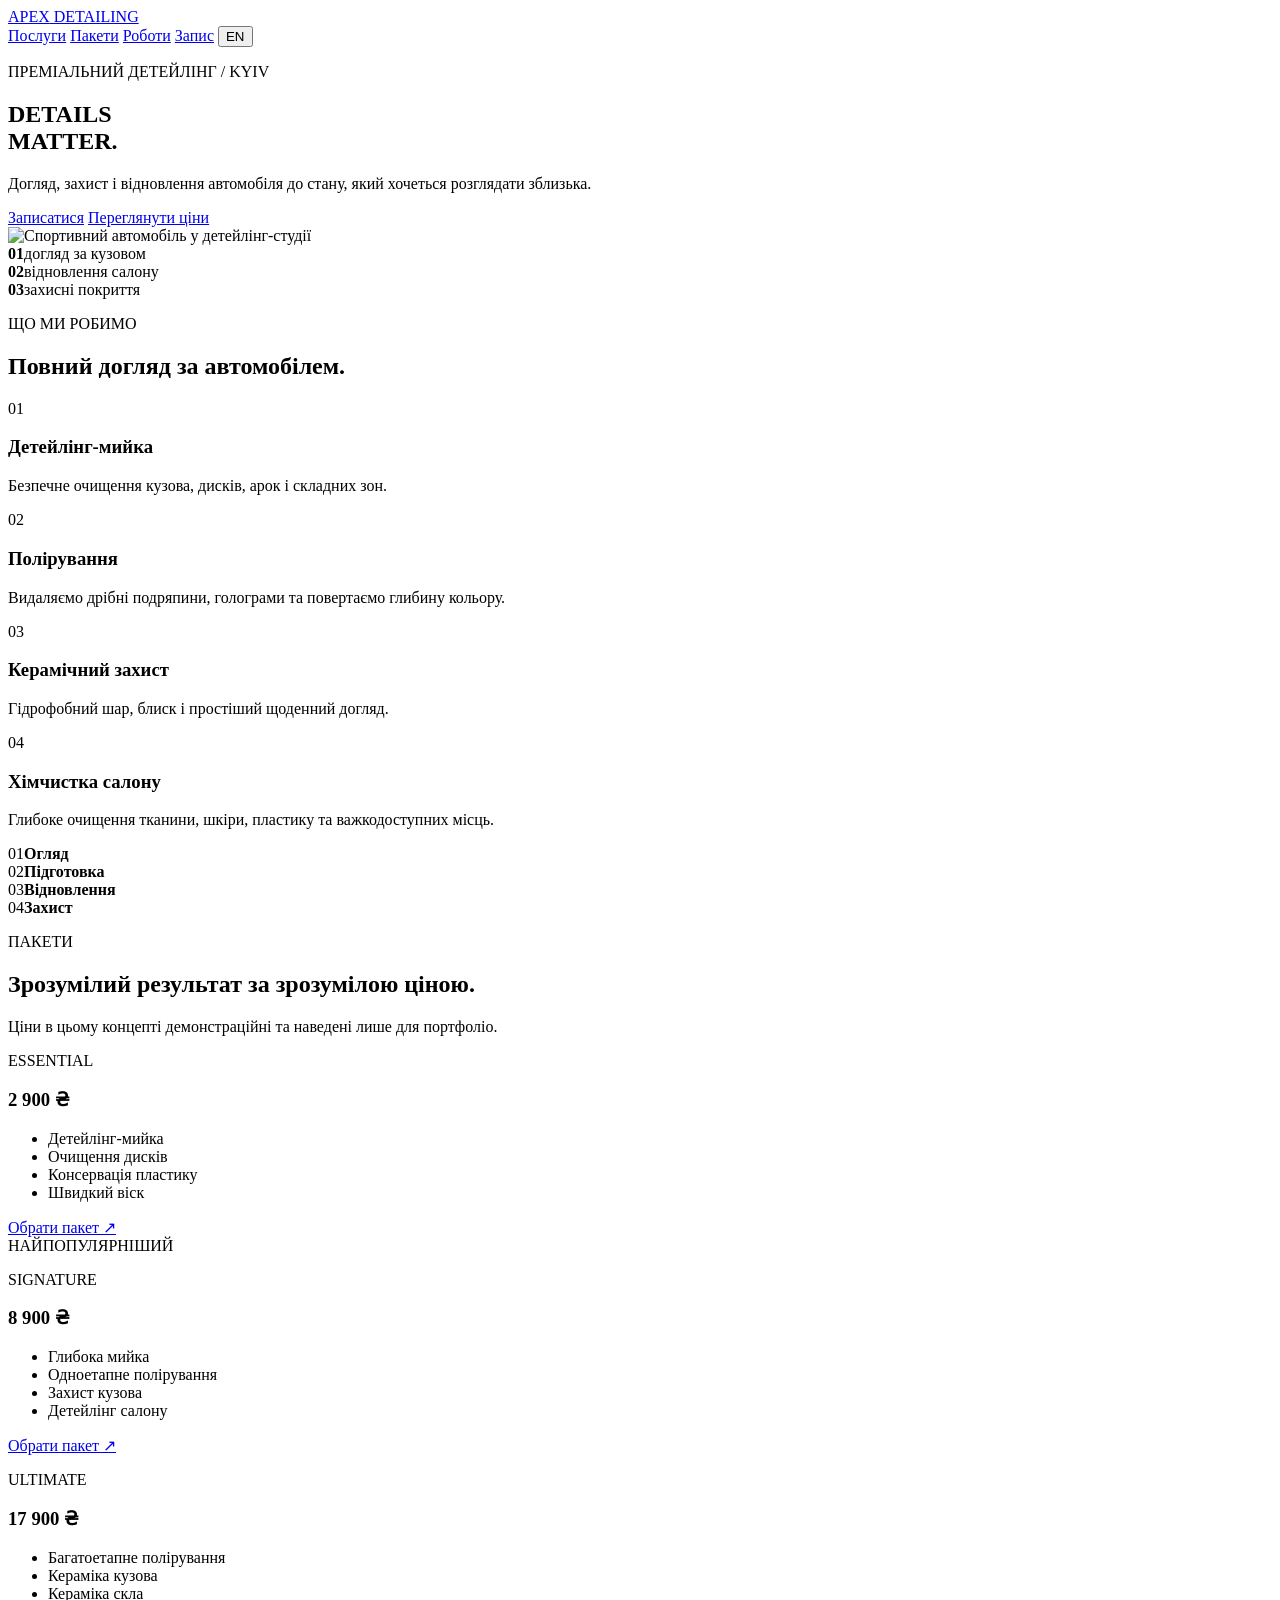
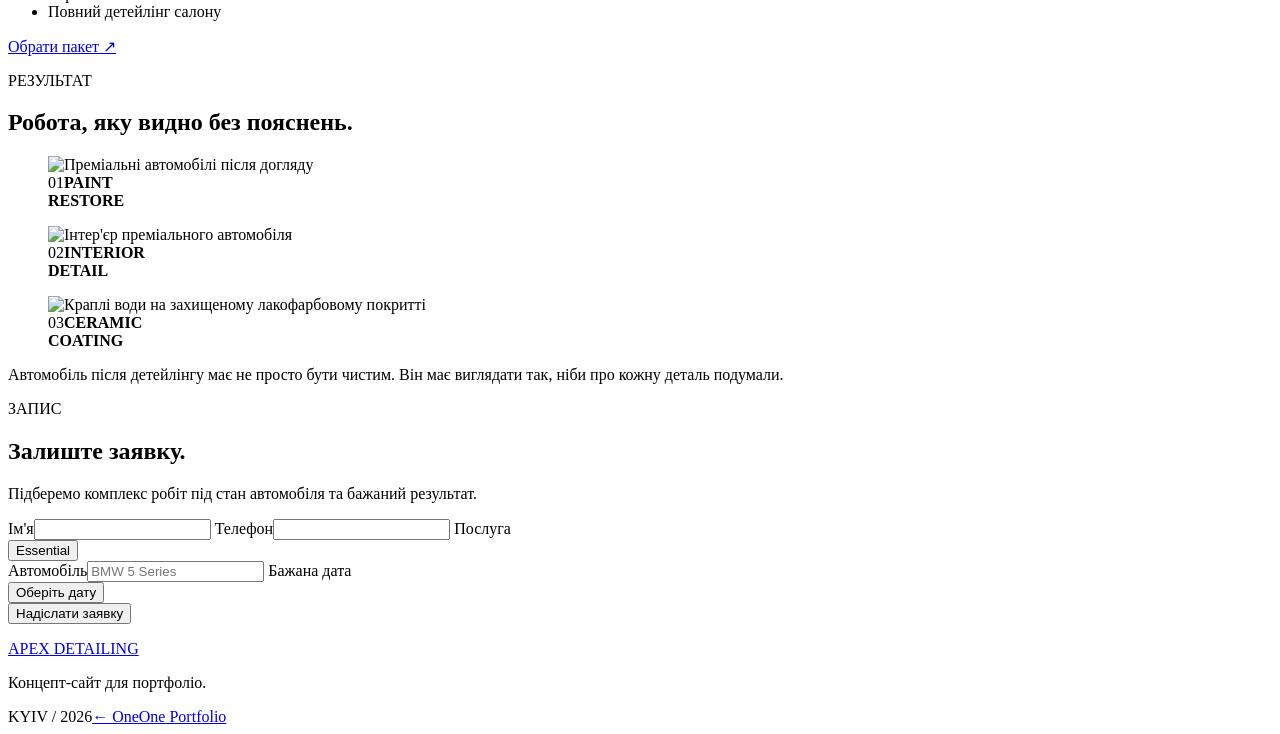
==== apex-detailing/index.html @ 046c6317 "Publish apex-detailing/index.html" ====
<!doctype html>
<html lang="uk">
<head>
  <meta charset="UTF-8" />
  <meta name="viewport" content="width=device-width, initial-scale=1.0" />
  <meta name="description" content="APEX Detailing — concept website by OneOne." />
  <meta name="theme-color" content="#080808" />
  <title>APEX Detailing — Concept by OneOne</title>
  <link rel="stylesheet" href="styles.css" />
  <script src="script.js" defer></script>
</head>
<body>
  <header class="nav wrap">
    <a class="brand" href="#top"><span>APEX</span> DETAILING</a>
    <nav>
      <a href="#services" data-uk="Послуги" data-en="Services">Послуги</a>
      <a href="#packages" data-uk="Пакети" data-en="Packages">Пакети</a>
      <a href="#work" data-uk="Роботи" data-en="Work">Роботи</a>
      <a href="#booking" data-uk="Запис" data-en="Booking">Запис</a>
      <button id="langSwitch" type="button">EN</button>
    </nav>
  </header>

  <main id="top">
    <section class="hero wrap">
      <div class="hero-glow"></div>
      <div class="hero-copy">
        <p class="kicker" data-uk="ПРЕМІАЛЬНИЙ ДЕТЕЙЛІНГ / KYIV" data-en="PREMIUM DETAILING / KYIV">ПРЕМІАЛЬНИЙ ДЕТЕЙЛІНГ / KYIV</p>
        <h1>DETAILS<br><span>MATTER.</span></h1>
        <p class="hero-text" data-uk="Догляд, захист і відновлення автомобіля до стану, який хочеться розглядати зблизька." data-en="Care, protection and restoration that makes your car worth looking at up close.">Догляд, захист і відновлення автомобіля до стану, який хочеться розглядати зблизька.</p>
        <div class="hero-actions">
          <a class="button primary" href="#booking" data-uk="Записатися" data-en="Book a visit">Записатися</a>
          <a class="button ghost" href="#packages" data-uk="Переглянути ціни" data-en="View pricing">Переглянути ціни</a>
        </div>
      </div>
      <div class="car-stage">
        <img src="https://images.unsplash.com/photo-1711513503795-05712fef15cd?auto=format&fit=crop&w=1800&q=82" alt="Спортивний автомобіль у детейлінг-студії" loading="eager" fetchpriority="high" />
        <div class="car-photo-overlay" aria-hidden="true"></div>
      </div>
      <div class="hero-stats">
        <div><b>01</b><span data-uk="догляд за кузовом" data-en="exterior care">догляд за кузовом</span></div>
        <div><b>02</b><span data-uk="відновлення салону" data-en="interior restoration">відновлення салону</span></div>
        <div><b>03</b><span data-uk="захисні покриття" data-en="protective coatings">захисні покриття</span></div>
      </div>
    </section>

    <section id="services" class="section wrap">
      <div class="section-head">
        <p class="kicker" data-uk="ЩО МИ РОБИМО" data-en="WHAT WE DO">ЩО МИ РОБИМО</p>
        <h2 data-uk="Повний догляд за автомобілем." data-en="Complete care for your car.">Повний догляд за автомобілем.</h2>
      </div>
      <div class="services-grid">
        <article><span>01</span><h3 data-uk="Детейлінг-мийка" data-en="Detailing wash">Детейлінг-мийка</h3><p data-uk="Безпечне очищення кузова, дисків, арок і складних зон." data-en="Safe cleaning of bodywork, wheels, arches and hard-to-reach areas.">Безпечне очищення кузова, дисків, арок і складних зон.</p></article>
        <article><span>02</span><h3 data-uk="Полірування" data-en="Paint correction">Полірування</h3><p data-uk="Видаляємо дрібні подряпини, голограми та повертаємо глибину кольору." data-en="We remove fine scratches and holograms while restoring depth and gloss.">Видаляємо дрібні подряпини, голограми та повертаємо глибину кольору.</p></article>
        <article><span>03</span><h3 data-uk="Керамічний захист" data-en="Ceramic coating">Керамічний захист</h3><p data-uk="Гідрофобний шар, блиск і простіший щоденний догляд." data-en="Hydrophobic protection, deep gloss and easier everyday maintenance.">Гідрофобний шар, блиск і простіший щоденний догляд.</p></article>
        <article><span>04</span><h3 data-uk="Хімчистка салону" data-en="Interior detailing">Хімчистка салону</h3><p data-uk="Глибоке очищення тканини, шкіри, пластику та важкодоступних місць." data-en="Deep cleaning of fabric, leather, plastics and difficult interior areas.">Глибоке очищення тканини, шкіри, пластику та важкодоступних місць.</p></article>
      </div>
    </section>

    <section class="process-band">
      <div class="wrap process-grid">
        <div><span>01</span><b data-uk="Огляд" data-en="Inspect">Огляд</b></div>
        <div><span>02</span><b data-uk="Підготовка" data-en="Prepare">Підготовка</b></div>
        <div><span>03</span><b data-uk="Відновлення" data-en="Restore">Відновлення</b></div>
        <div><span>04</span><b data-uk="Захист" data-en="Protect">Захист</b></div>
      </div>
    </section>

    <section id="packages" class="section wrap">
      <div class="section-head prices-head">
        <div>
          <p class="kicker" data-uk="ПАКЕТИ" data-en="PACKAGES">ПАКЕТИ</p>
          <h2 data-uk="Зрозумілий результат за зрозумілою ціною." data-en="Clear results. Clear pricing.">Зрозумілий результат за зрозумілою ціною.</h2>
        </div>
        <p data-uk="Ціни в цьому концепті демонстраційні та наведені лише для портфоліо." data-en="Prices in this concept are illustrative and shown for portfolio purposes only.">Ціни в цьому концепті демонстраційні та наведені лише для портфоліо.</p>
      </div>
      <div class="price-grid">
        <article class="price-card">
          <p class="price-label">ESSENTIAL</p><h3>2 900 ₴</h3>
          <ul><li data-uk="Детейлінг-мийка" data-en="Detailing wash">Детейлінг-мийка</li><li data-uk="Очищення дисків" data-en="Wheel cleaning">Очищення дисків</li><li data-uk="Консервація пластику" data-en="Plastic protection">Консервація пластику</li><li data-uk="Швидкий віск" data-en="Quick wax">Швидкий віск</li></ul>
          <a href="#booking" data-uk="Обрати пакет ↗" data-en="Choose package ↗">Обрати пакет ↗</a>
        </article>
        <article class="price-card featured">
          <div class="popular" data-uk="НАЙПОПУЛЯРНІШИЙ" data-en="MOST POPULAR">НАЙПОПУЛЯРНІШИЙ</div>
          <p class="price-label">SIGNATURE</p><h3>8 900 ₴</h3>
          <ul><li data-uk="Глибока мийка" data-en="Deep wash">Глибока мийка</li><li data-uk="Одноетапне полірування" data-en="One-stage polish">Одноетапне полірування</li><li data-uk="Захист кузова" data-en="Paint protection">Захист кузова</li><li data-uk="Детейлінг салону" data-en="Interior detail">Детейлінг салону</li></ul>
          <a href="#booking" data-uk="Обрати пакет ↗" data-en="Choose package ↗">Обрати пакет ↗</a>
        </article>
        <article class="price-card">
          <p class="price-label">ULTIMATE</p><h3>17 900 ₴</h3>
          <ul><li data-uk="Багатоетапне полірування" data-en="Multi-stage correction">Багатоетапне полірування</li><li data-uk="Кераміка кузова" data-en="Ceramic coating">Кераміка кузова</li><li data-uk="Кераміка скла" data-en="Glass coating">Кераміка скла</li><li data-uk="Повний детейлінг салону" data-en="Full interior detail">Повний детейлінг салону</li></ul>
          <a href="#booking" data-uk="Обрати пакет ↗" data-en="Choose package ↗">Обрати пакет ↗</a>
        </article>
      </div>
    </section>

    <section id="work" class="section wrap">
      <div class="section-head"><p class="kicker" data-uk="РЕЗУЛЬТАТ" data-en="RESULTS">РЕЗУЛЬТАТ</p><h2 data-uk="Робота, яку видно без пояснень." data-en="Work that speaks for itself.">Робота, яку видно без пояснень.</h2></div>
      <div class="gallery">
        <figure class="shot shot-1">
          <img src="https://images.unsplash.com/photo-1656685299543-251a83a0411d?auto=format&fit=crop&w=1600&q=82" alt="Преміальні автомобілі після догляду" loading="lazy" />
          <figcaption><span>01</span><b>PAINT<br>RESTORE</b></figcaption>
        </figure>
        <figure class="shot shot-2">
          <img src="https://images.unsplash.com/photo-1731988666722-f783057cda66?auto=format&fit=crop&w=1400&q=82" alt="Інтер'єр преміального автомобіля" loading="lazy" />
          <figcaption><span>02</span><b>INTERIOR<br>DETAIL</b></figcaption>
        </figure>
        <figure class="shot shot-3">
          <img src="https://images.unsplash.com/photo-1665434009255-92af2b6b44f9?auto=format&fit=crop&w=1400&q=82" alt="Краплі води на захищеному лакофарбовому покритті" loading="lazy" />
          <figcaption><span>03</span><b>CERAMIC<br>COATING</b></figcaption>
        </figure>
      </div>
    </section>

    <section class="quote wrap">
      <p data-uk="Автомобіль після детейлінгу має не просто бути чистим. Він має виглядати так, ніби про кожну деталь подумали." data-en="After detailing, a car should not simply be clean. It should look like every detail was considered.">Автомобіль після детейлінгу має не просто бути чистим. Він має виглядати так, ніби про кожну деталь подумали.</p>
    </section>

    <section id="booking" class="section booking-wrap">
      <div class="wrap booking-grid">
        <div>
          <p class="kicker" data-uk="ЗАПИС" data-en="BOOKING">ЗАПИС</p>
          <h2 data-uk="Залиште заявку." data-en="Request a visit.">Залиште заявку.</h2>
          <p class="booking-copy" data-uk="Підберемо комплекс робіт під стан автомобіля та бажаний результат." data-en="We’ll match the service package to your car’s condition and the result you want.">Підберемо комплекс робіт під стан автомобіля та бажаний результат.</p>
        </div>
        <form id="bookingForm" novalidate>
          <label><span data-uk="Ім'я" data-en="Name">Ім'я</span><input name="name" required autocomplete="name" /></label>
          <label><span data-uk="Телефон" data-en="Phone">Телефон</span><input name="phone" required inputmode="tel" autocomplete="tel" /></label>
          <label class="service-field"><span data-uk="Послуга" data-en="Service">Послуга</span>
            <div class="custom-select service-select" id="servicePicker">
              <input type="hidden" name="service" value="Essential">
              <button class="select-trigger" type="button" aria-expanded="false"><span class="select-value">Essential</span><span class="select-chevron" aria-hidden="true"></span></button>
              <div class="select-menu" hidden>
                <button type="button" class="select-option selected" data-value="Essential">Essential</button>
                <button type="button" class="select-option" data-value="Signature">Signature</button>
                <button type="button" class="select-option" data-value="Ultimate">Ultimate</button>
                <button type="button" class="select-option" data-value="Other" data-uk="Інша послуга" data-en="Other service">Інша послуга</button>
              </div>
            </div>
          </label>
          <label><span data-uk="Автомобіль" data-en="Car">Автомобіль</span><input name="car" placeholder="BMW 5 Series" /></label>
          <label class="date-field"><span data-uk="Бажана дата" data-en="Preferred date">Бажана дата</span>
            <div class="date-picker" data-date-picker>
              <input type="hidden" name="date" />
              <button class="date-trigger" type="button" aria-haspopup="dialog" aria-expanded="false"><span class="date-value">Оберіть дату</span><span class="date-icon" aria-hidden="true"></span></button>
              <div class="calendar-popover" hidden></div>
            </div>
          </label>
          <button class="button primary" type="submit" data-uk="Надіслати заявку" data-en="Send request">Надіслати заявку</button>
          <p id="formStatus" class="form-status" aria-live="polite"></p>
        </form>
      </div>
    </section>
  </main>

  <footer class="wrap footer">
    <div><a class="brand" href="#top"><span>APEX</span> DETAILING</a><p data-uk="Концепт-сайт для портфоліо." data-en="Concept website for portfolio use.">Концепт-сайт для портфоліо.</p></div>
    <div class="footer-right"><span>KYIV / 2026</span><a href="../index.html" data-uk="← OneOne Portfolio" data-en="← OneOne Portfolio">← OneOne Portfolio</a></div>
  </footer>

  <div class="order-modal" id="orderModal" hidden>
    <div class="order-modal-backdrop" data-modal-close></div>
    <section class="order-modal-card" role="dialog" aria-modal="true" aria-labelledby="orderModalTitle">
      <p class="kicker" data-uk="ЗАЯВКУ ПРИЙНЯТО" data-en="REQUEST RECEIVED">ЗАЯВКУ ПРИЙНЯТО</p>
      <h3 id="orderModalTitle" data-uk="Дякуємо. Ми зв’яжемося для підтвердження." data-en="Thank you. We’ll contact you to confirm.">Дякуємо. Ми зв’яжемося для підтвердження.</h3>
      <div class="order-summary" id="orderSummary"></div>
      <button class="button primary modal-ok" type="button" data-modal-close data-uk="OK" data-en="OK">OK</button>
    </section>
  </div>
</body>
</html>
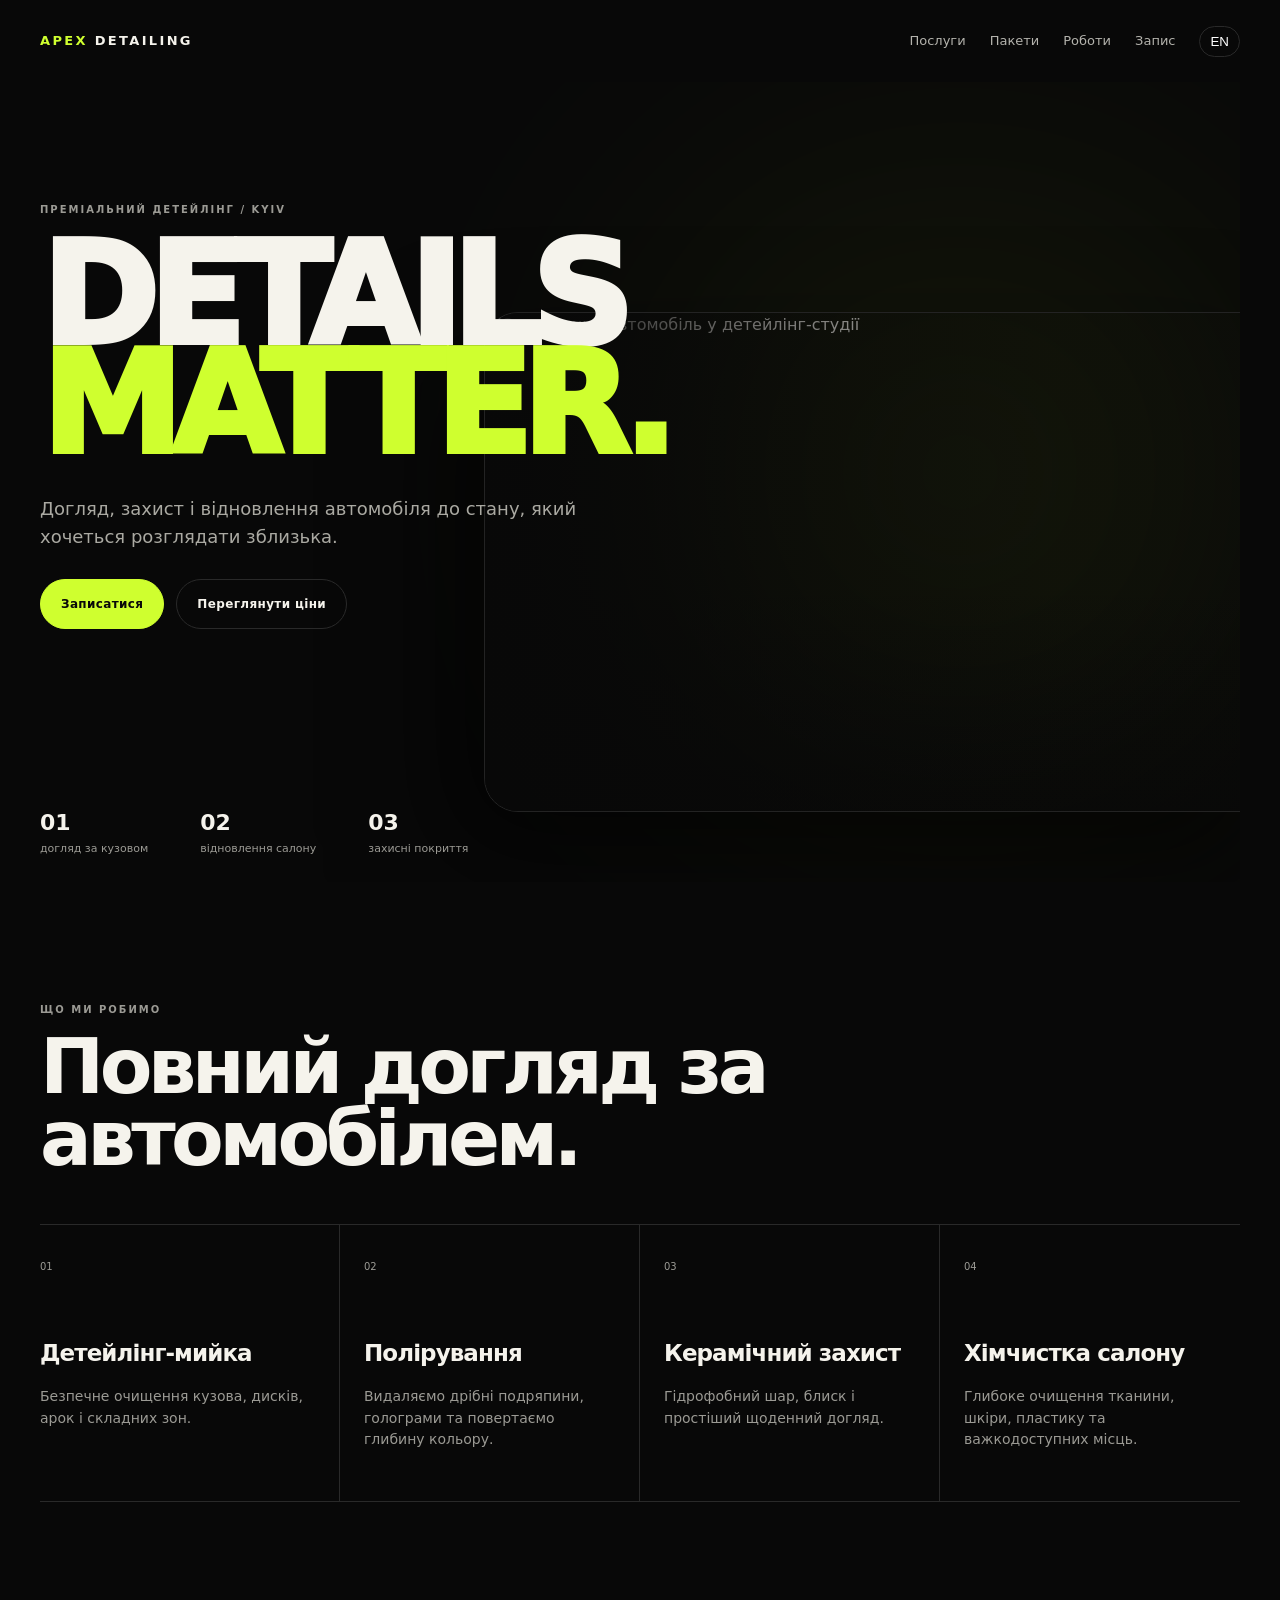
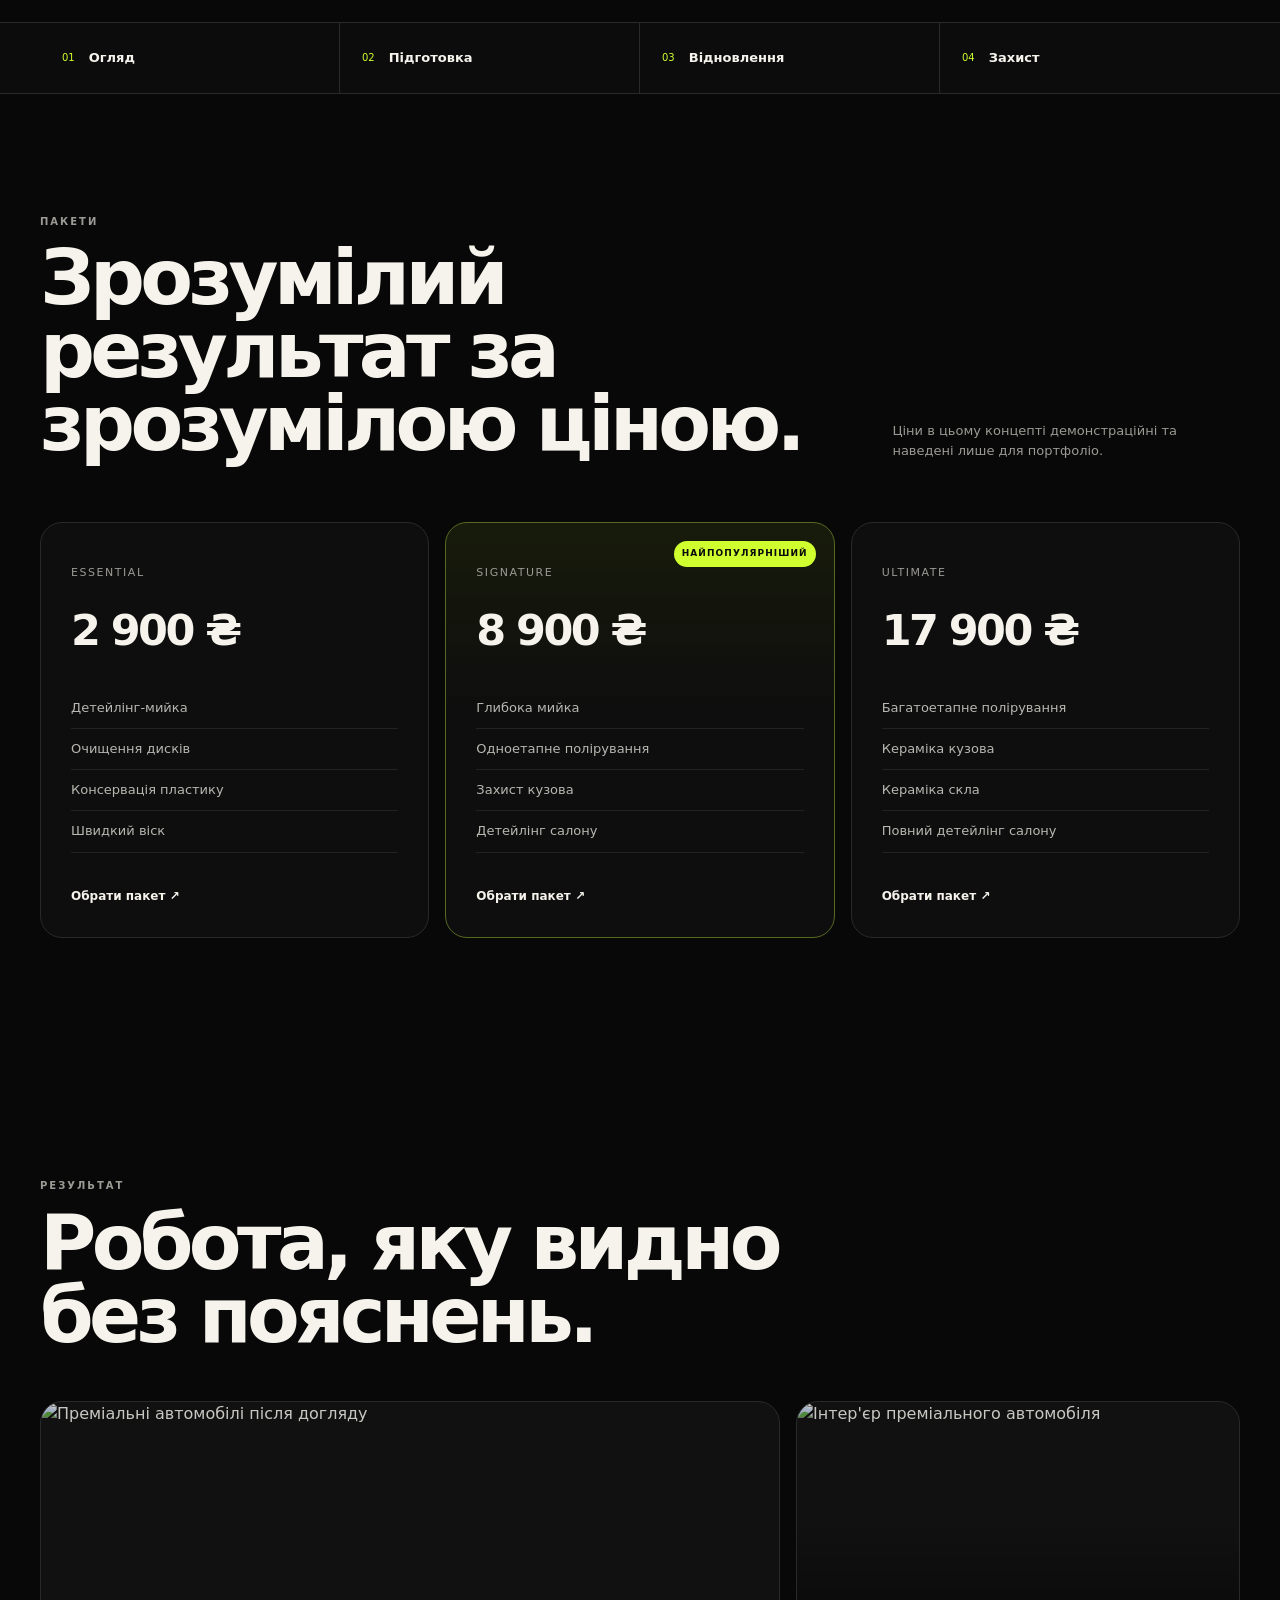
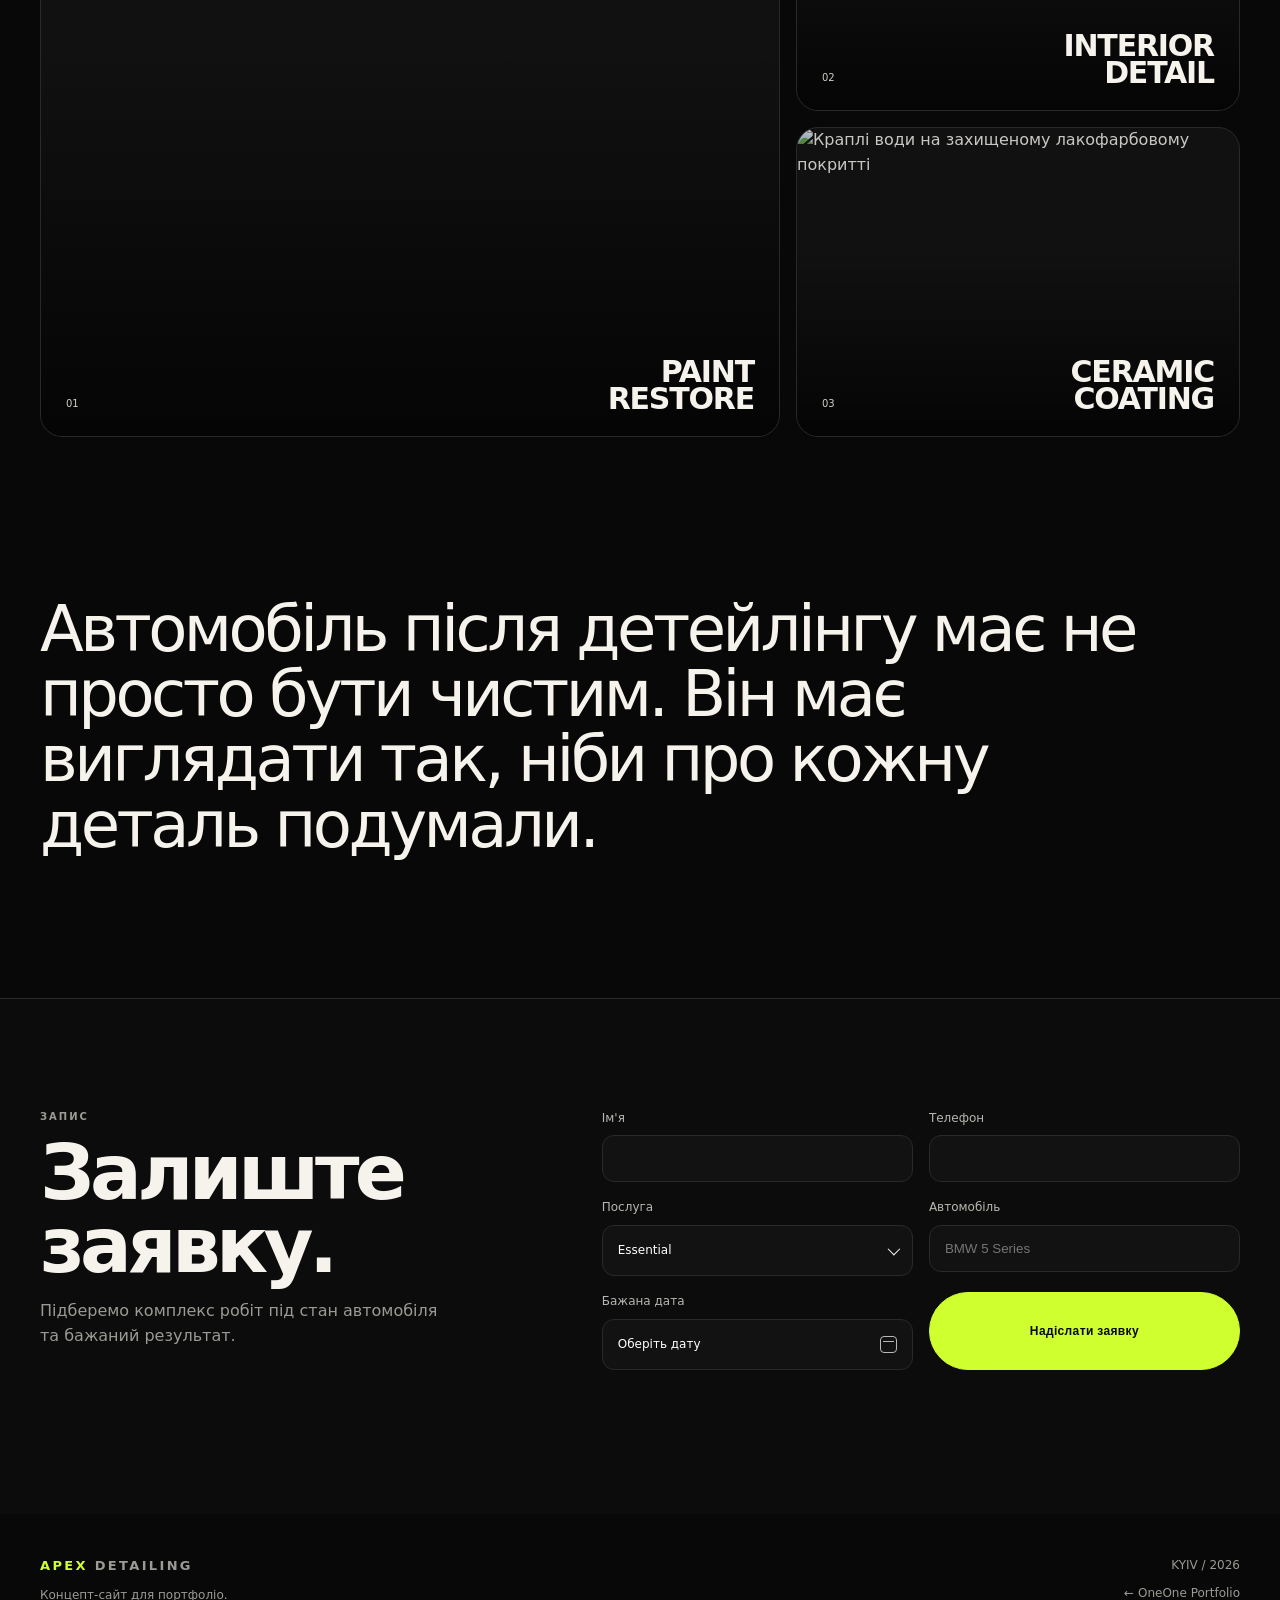
==== commit 58aeaec6: "Add production metadata, favicon, social preview and 404 page" ====
--- a/apex-detailing/index.html
+++ b/apex-detailing/index.html
@@ -3,11 +3,32 @@
 <head>
   <meta charset="UTF-8" />
   <meta name="viewport" content="width=device-width, initial-scale=1.0" />
-  <meta name="description" content="APEX Detailing — concept website by OneOne." />
+  <meta name="description" content="APEX Detailing — концепт преміального сайту детейлінг-студії: послуги, пакети, галерея та онлайн-запис. Проєкт OneOne." />
   <meta name="theme-color" content="#080808" />
   <title>APEX Detailing — Concept by OneOne</title>
   <link rel="stylesheet" href="styles.css" />
   <script src="script.js" defer></script>
+
+  <!-- OneOne production metadata -->
+  <link rel="canonical" href="https://323erir6.github.io/apex-detailing/" />
+  <link rel="icon" href="/favicon.svg" type="image/svg+xml" />
+  <link rel="icon" href="/favicon-32.png" type="image/png" sizes="32x32" />
+  <link rel="apple-touch-icon" href="/apple-touch-icon.png" />
+  <meta property="og:type" content="website" />
+  <meta property="og:site_name" content="OneOne" />
+  <meta property="og:locale" content="uk_UA" />
+  <meta property="og:title" content="APEX Detailing — Concept by OneOne" />
+  <meta property="og:description" content="APEX Detailing — концепт преміального сайту детейлінг-студії: послуги, пакети, галерея та онлайн-запис. Проєкт OneOne." />
+  <meta property="og:url" content="https://323erir6.github.io/apex-detailing/" />
+  <meta property="og:image" content="https://323erir6.github.io/social-preview.png" />
+  <meta property="og:image:width" content="1200" />
+  <meta property="og:image:height" content="630" />
+  <meta property="og:image:alt" content="OneOne web developer portfolio" />
+  <meta name="twitter:card" content="summary_large_image" />
+  <meta name="twitter:title" content="APEX Detailing — Concept by OneOne" />
+  <meta name="twitter:description" content="APEX Detailing — концепт преміального сайту детейлінг-студії: послуги, пакети, галерея та онлайн-запис. Проєкт OneOne." />
+  <meta name="twitter:image" content="https://323erir6.github.io/social-preview.png" />
+  <!-- /OneOne production metadata -->
 </head>
 <body>
   <header class="nav wrap">
--- a/apex-detailing/styles.css
+++ b/apex-detailing/styles.css
@@ -0,0 +1,46 @@
+:root { --bg:#080808; --panel:#111; --text:#f5f3ec; --muted:#9b9a94; --line:#292929; --accent:#cfff2f; }
+*{box-sizing:border-box} html{scroll-behavior:smooth} body{margin:0;background:var(--bg);color:var(--text);font-family:Inter,ui-sans-serif,system-ui,-apple-system,"Segoe UI",sans-serif;line-height:1.55;overflow-x:hidden} a{color:inherit;text-decoration:none}.wrap{width:min(1200px,calc(100% - 44px));margin-inline:auto}.nav{height:82px;display:flex;align-items:center;justify-content:space-between;position:relative;z-index:20}.brand{font-size:13px;font-weight:900;letter-spacing:.18em}.brand span{color:var(--accent)}nav{display:flex;gap:24px;align-items:center;color:#b4b3ad;font-size:13px}nav a:hover{color:white}nav button{background:transparent;border:1px solid var(--line);color:white;border-radius:999px;padding:7px 10px;cursor:pointer}.hero{min-height:800px;position:relative;padding:120px 0 44px;overflow:hidden}.hero-glow{position:absolute;width:560px;height:560px;border-radius:50%;right:0;top:110px;background:var(--accent);filter:blur(160px);opacity:.08}.hero-copy{position:relative;z-index:5;max-width:760px}.kicker{font-size:10px;letter-spacing:.2em;color:var(--muted);font-weight:800;margin:0;text-transform:uppercase}.hero h1{font-size:clamp(76px,11vw,155px);line-height:.78;letter-spacing:-.07em;margin:24px 0 34px;font-weight:950}.hero h1 span{color:var(--accent)}.hero-text{max-width:540px;color:#aaa9a2;font-size:18px}.hero-actions{display:flex;gap:12px;flex-wrap:wrap;margin-top:28px}.button{min-height:50px;padding:0 20px;border-radius:999px;display:inline-flex;align-items:center;justify-content:center;font-weight:850;font-size:12px;letter-spacing:.03em;border:1px solid var(--line);cursor:pointer}.primary{background:var(--accent);color:#090909;border-color:var(--accent)}.ghost:hover{background:#151515}.car-stage{position:absolute;right:-4%;bottom:70px;width:67%;height:500px;z-index:2;border-radius:34px 0 0 34px;overflow:hidden;border:1px solid #232323;box-shadow:-40px 45px 110px rgba(0,0,0,.58)}.car-stage img{width:100%;height:100%;object-fit:cover;object-position:center;display:block;filter:saturate(.82) contrast(1.08) brightness(.78)}.car-photo-overlay{position:absolute;inset:0;background:linear-gradient(90deg,rgba(8,8,8,.94) 0%,rgba(8,8,8,.45) 34%,rgba(8,8,8,.08) 70%),linear-gradient(0deg,rgba(8,8,8,.65),transparent 45%);pointer-events:none}.hero-stats{position:absolute;z-index:7;left:0;bottom:25px;display:flex;gap:52px}.hero-stats div{display:flex;flex-direction:column}.hero-stats b{font-size:22px}.hero-stats span{font-size:11px;color:var(--muted)}.section{padding:120px 0}.section-head{max-width:820px;margin-bottom:48px}.section h2,.booking-wrap h2{font-size:clamp(44px,6vw,78px);line-height:.95;letter-spacing:-.06em;margin:13px 0}.services-grid{display:grid;grid-template-columns:repeat(4,1fr);border-top:1px solid var(--line)}.services-grid article{padding:28px 24px 36px 0;border-bottom:1px solid var(--line);border-right:1px solid var(--line);min-height:250px}.services-grid article:not(:first-child){padding-left:24px}.services-grid article:last-child{border-right:0}.services-grid article>span{font-size:10px;color:var(--muted)}.services-grid h3{font-size:23px;letter-spacing:-.04em;margin:58px 0 10px}.services-grid p{color:var(--muted);font-size:14px}.process-band{border-block:1px solid var(--line);background:#0c0c0c}.process-grid{display:grid;grid-template-columns:repeat(4,1fr)}.process-grid div{padding:25px 0;border-right:1px solid var(--line);display:flex;gap:18px}.process-grid div:last-child{border:0}.process-grid span{color:var(--accent);font-size:10px}.process-grid b{font-size:13px}.prices-head{display:grid;grid-template-columns:1fr .45fr;max-width:none;gap:80px;align-items:end}.prices-head>p{color:var(--muted);font-size:13px}.price-grid{display:grid;grid-template-columns:repeat(3,1fr);gap:16px}.price-card{border:1px solid var(--line);border-radius:22px;padding:30px;position:relative;background:#0e0e0e}.price-card.featured{border-color:#576a22;background:linear-gradient(180deg,rgba(207,255,47,.08),#0e0e0e 45%)}.popular{position:absolute;top:18px;right:18px;font-size:9px;letter-spacing:.12em;color:#0b0b0b;background:var(--accent);padding:6px 8px;border-radius:999px;font-weight:900}.price-label{color:var(--muted);font-size:11px;letter-spacing:.14em}.price-card h3{font-size:43px;letter-spacing:-.06em;margin:16px 0 24px}.price-card ul{list-style:none;padding:0;margin:0 0 30px}.price-card li{padding:10px 0;border-bottom:1px solid #222;color:#b8b7b1;font-size:13px}.price-card a{font-weight:850;font-size:12px}.price-card a:hover{color:var(--accent)}.gallery{display:grid;grid-template-columns:1.25fr .75fr;grid-template-rows:310px 310px;gap:16px}.shot{position:relative;border-radius:22px;overflow:hidden;border:1px solid var(--line);margin:0;background:#111}.shot img{width:100%;height:100%;object-fit:cover;display:block;transition:transform .6s ease,filter .6s ease;filter:saturate(.8) contrast(1.05) brightness(.8)}.shot:hover img{transform:scale(1.035);filter:saturate(.95) contrast(1.06) brightness(.9)}.shot:after{content:"";position:absolute;inset:0;background:linear-gradient(180deg,transparent 38%,rgba(0,0,0,.74) 100%);pointer-events:none}.shot figcaption{position:absolute;inset:auto 25px 24px 25px;z-index:2;display:flex;align-items:flex-end;justify-content:space-between;gap:20px}.shot span{font-size:10px;color:#d0cec6}.shot b{font-size:30px;line-height:.9;letter-spacing:-.04em;text-align:right}.shot-1{grid-row:1/3}.shot-1 img{object-position:center}.shot-2 img{object-position:center}.shot-3 img{object-position:center}.quote{padding:40px 0 140px}.quote p{font-size:clamp(34px,5vw,66px);line-height:1.02;letter-spacing:-.055em;max-width:1100px;margin:0}.booking-wrap{border-top:1px solid var(--line);background:#0c0c0c;padding:110px 0}.booking-grid{display:grid;grid-template-columns:.85fr 1.15fr;gap:90px}.booking-copy{color:var(--muted);max-width:420px}form{display:grid;grid-template-columns:1fr 1fr;gap:16px}label{display:flex;flex-direction:column;gap:8px;color:#b7b6b0;font-size:12px}input,select{width:100%;border:1px solid var(--line);background:#121212;color:white;padding:15px;border-radius:12px;outline:none}input:focus,select:focus{border-color:#5f7130}form > .btn{grid-column:1/3;margin-top:8px}.form-status{grid-column:1/3;margin:0;color:var(--accent);font-size:12px;min-height:18px}.footer{display:flex;justify-content:space-between;padding:42px 0 58px;color:var(--muted);font-size:12px}.footer p{margin:10px 0 0}.footer-right{display:flex;flex-direction:column;align-items:flex-end;gap:10px}.footer a:hover{color:white}
+@media(max-width:900px){nav a{display:none}.hero{min-height:760px}.car-stage{width:88%;right:-18%;bottom:95px;height:430px}.hero-stats{gap:28px}.services-grid{grid-template-columns:1fr 1fr}.services-grid article:nth-child(2){border-right:0}.process-grid{grid-template-columns:1fr 1fr}.prices-head,.booking-grid{grid-template-columns:1fr;gap:30px}.price-grid{grid-template-columns:1fr}.gallery{grid-template-columns:1fr;grid-template-rows:360px 260px 260px}.shot-1{grid-row:auto}.booking-wrap{padding:90px 0}}
+@media(max-width:600px){.wrap{width:min(100% - 28px,1200px)}.nav{height:68px}.hero{padding-top:90px;min-height:790px}.hero h1{font-size:72px}.hero-text{font-size:16px}.car-stage{height:320px;width:112%;right:-42%;bottom:128px}.hero-stats{left:0;right:0;gap:0;justify-content:space-between}.hero-stats span{max-width:88px}.section{padding:86px 0}.services-grid{grid-template-columns:1fr}.services-grid article{border-right:0!important;padding-left:0!important;min-height:190px}.services-grid h3{margin-top:36px}.process-grid{grid-template-columns:1fr 1fr}.process-grid div:nth-child(2){border-right:0}.process-grid div:nth-child(-n+2){border-bottom:1px solid var(--line)}.gallery{grid-template-rows:300px 220px 220px}form{grid-template-columns:1fr}form > .btn,.form-status{grid-column:1}.footer{flex-direction:column;gap:26px}.footer-right{align-items:flex-start}}
+@media(prefers-reduced-motion:reduce){*{scroll-behavior:auto!important}}
+
+/* v4 custom date picker */
+.date-field{position:relative}.date-picker{position:relative}.date-trigger{width:100%;min-height:51px;border:1px solid var(--line);background:#121212;color:white;padding:0 15px;border-radius:12px;font:inherit;display:flex;align-items:center;justify-content:space-between;gap:14px;text-align:left;cursor:pointer}.date-trigger[aria-expanded="true"],.date-trigger:focus{outline:none;border-color:#5f7130}.date-icon{width:17px;height:17px;border:1.5px solid currentColor;border-radius:4px;position:relative;opacity:.7}.date-icon:before{content:"";position:absolute;left:2px;right:2px;top:4px;border-top:1.5px solid currentColor}.calendar-popover{position:absolute;z-index:50;top:calc(100% + 9px);left:0;width:min(330px,calc(100vw - 40px));padding:15px;background:#101010;border:1px solid #303030;border-radius:18px;box-shadow:0 24px 65px rgba(0,0,0,.5)}.calendar-head{display:grid;grid-template-columns:36px 1fr 36px;align-items:center;gap:8px;margin-bottom:12px}.calendar-head b{text-align:center;font-size:13px}.calendar-nav{width:36px;height:36px;border:1px solid var(--line);border-radius:10px;background:#171717;color:white;font-size:22px;cursor:pointer}.calendar-grid{display:grid;grid-template-columns:repeat(7,1fr);gap:4px}.calendar-weekday{font-size:9px;color:var(--muted);text-align:center;padding:5px 0}.calendar-day{aspect-ratio:1;border:0;border-radius:9px;background:transparent;color:#eee;font:inherit;font-size:12px;cursor:pointer}.calendar-day:hover:not(:disabled){background:#1d1d1d}.calendar-day.today{box-shadow:inset 0 0 0 1px #4a4a4a}.calendar-day.selected{background:var(--accent);color:#090909;font-weight:900}.calendar-day:disabled{opacity:.2;cursor:not-allowed}.calendar-empty{aspect-ratio:1}
+@media(max-width:600px){.calendar-popover{position:fixed;left:14px;right:14px;top:auto;bottom:14px;width:auto}}
+
+/* v5 calendar/status corrections */
+.calendar-popover[hidden]{display:none!important}.calendar-popover button{grid-column:auto!important;margin:0!important}.calendar-day,.calendar-nav{grid-column:auto!important}.calendar-day{min-width:0;padding:0}.form-status.error{color:#ff7a64}.form-status.success{color:#55c879;font-weight:700}
+
+/* v6 booking polish */
+.service-field{position:relative}.custom-select{position:relative}.select-menu[hidden],.order-modal[hidden]{display:none!important}.select-trigger{width:100%;min-height:51px;border:1px solid var(--line);background:#121212;color:#fff;padding:0 15px;border-radius:12px;font:inherit;display:flex;align-items:center;justify-content:space-between;gap:16px;text-align:left;cursor:pointer}.select-trigger:hover,.select-trigger:focus,.select-trigger[aria-expanded="true"]{outline:none;border-color:#5f7130}.select-value{white-space:nowrap;overflow:hidden;text-overflow:ellipsis}.select-chevron{width:9px;height:9px;border-right:1.5px solid currentColor;border-bottom:1.5px solid currentColor;transform:rotate(45deg) translateY(-2px);transition:transform .18s;flex:0 0 auto}.select-trigger[aria-expanded="true"] .select-chevron{transform:rotate(225deg) translate(-2px,-2px)}.select-menu{position:absolute;z-index:70;top:calc(100% + 8px);left:0;right:0;padding:7px;background:#111;border:1px solid #333;border-radius:14px;box-shadow:0 22px 55px rgba(0,0,0,.55)}.select-option{width:100%;border:0;background:transparent;color:#e8e8e2;padding:11px 12px;border-radius:9px;text-align:left;font:inherit;font-size:12px;cursor:pointer}.select-option:hover{background:#1d1d1d}.select-option.selected{background:var(--accent);color:#0a0a0a;font-weight:850}
+/* Open upward near the footer so the calendar never changes page height. */
+.date-field .calendar-popover{top:auto;bottom:calc(100% + 9px)}
+.field-invalid input,.field-invalid .date-trigger,.field-invalid .select-trigger{border-color:#ff7a64!important;box-shadow:0 0 0 1px rgba(255,122,100,.12)}.field-error{display:block;margin-top:2px;color:#ff8b77;font-size:11px;line-height:1.35}.form-status.error{color:#ff8b77}.form-status.success{color:#55c879;font-weight:750}
+.modal-open{overflow:hidden}.order-modal{position:fixed;inset:0;z-index:500;display:grid;place-items:center;padding:22px}.order-modal-backdrop{position:absolute;inset:0;background:rgba(3,3,3,.66);backdrop-filter:blur(11px);-webkit-backdrop-filter:blur(11px)}.order-modal-card{position:relative;width:min(520px,100%);background:#0f0f0f;border:1px solid #303030;border-radius:24px;padding:30px;box-shadow:0 35px 100px rgba(0,0,0,.65);animation:modalIn .22s ease-out}.order-modal-card h3{font-size:30px;line-height:1.05;letter-spacing:-.04em;margin:12px 0 24px}.order-summary{display:grid;gap:0;border-top:1px solid #272727;margin-bottom:24px}.order-summary div{display:flex;justify-content:space-between;gap:22px;padding:12px 0;border-bottom:1px solid #272727;font-size:12px}.order-summary span{color:#8d8c86}.order-summary b{text-align:right;font-weight:750}.modal-ok{width:100%}@keyframes modalIn{from{opacity:0;transform:translateY(10px) scale(.985)}to{opacity:1;transform:none}}
+@media(max-width:600px){.date-field .calendar-popover{position:fixed;top:auto;bottom:14px;left:14px;right:14px;width:auto}.select-menu{position:fixed;left:14px;right:14px;top:auto;bottom:14px}.order-modal-card{padding:24px;border-radius:20px}.order-modal-card h3{font-size:26px}}
+
+/* v8 process strip polish */
+.process-grid{align-items:stretch}
+.process-grid div{
+  min-width:0;
+  min-height:70px;
+  padding:0 22px;
+  align-items:center;
+  gap:14px;
+  overflow:hidden;
+}
+.process-grid span,.process-grid b{
+  line-height:1;
+  flex:0 0 auto;
+}
+.process-grid b{
+  min-width:0;
+  white-space:nowrap;
+}
+@media(max-width:900px){
+  .process-grid div{padding:0 18px}
+}
+@media(max-width:600px){
+  .process-grid div{min-height:64px;padding:0 14px;gap:10px}
+  .process-grid b{font-size:12px}
+}
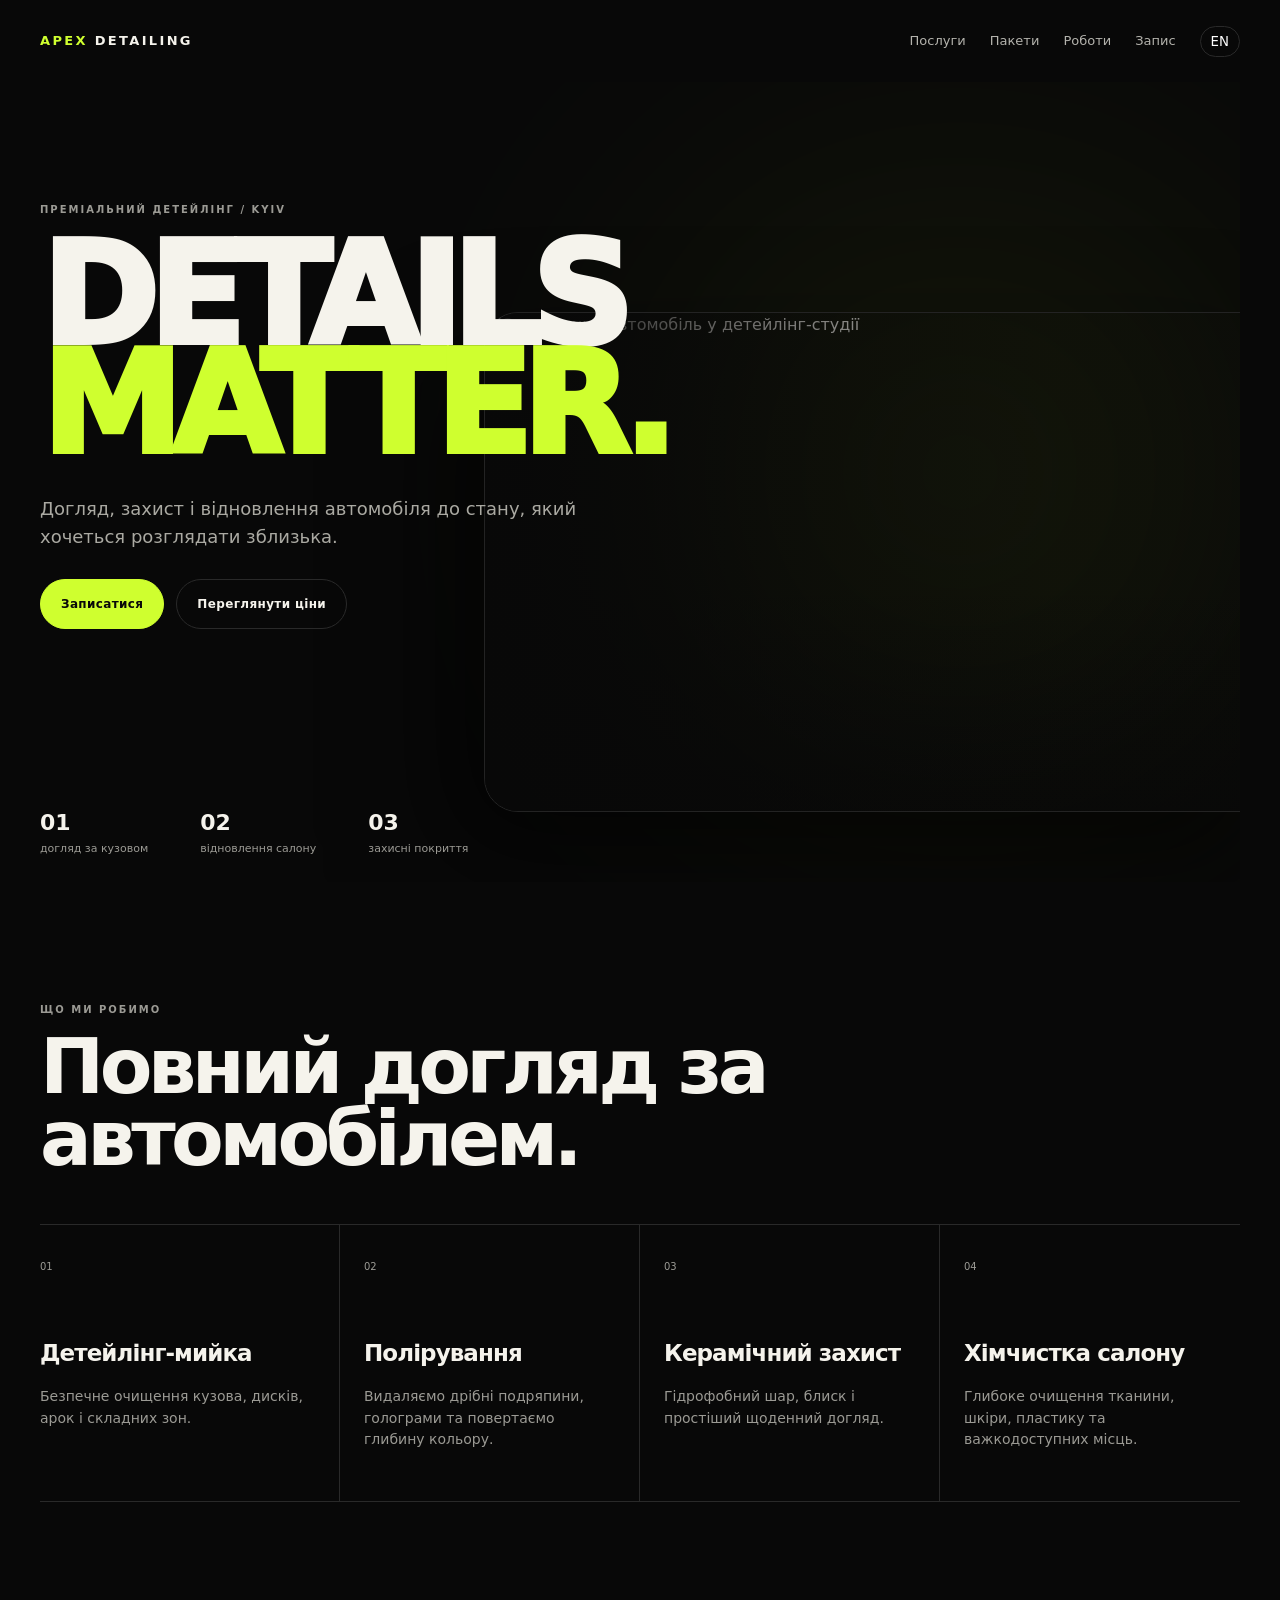
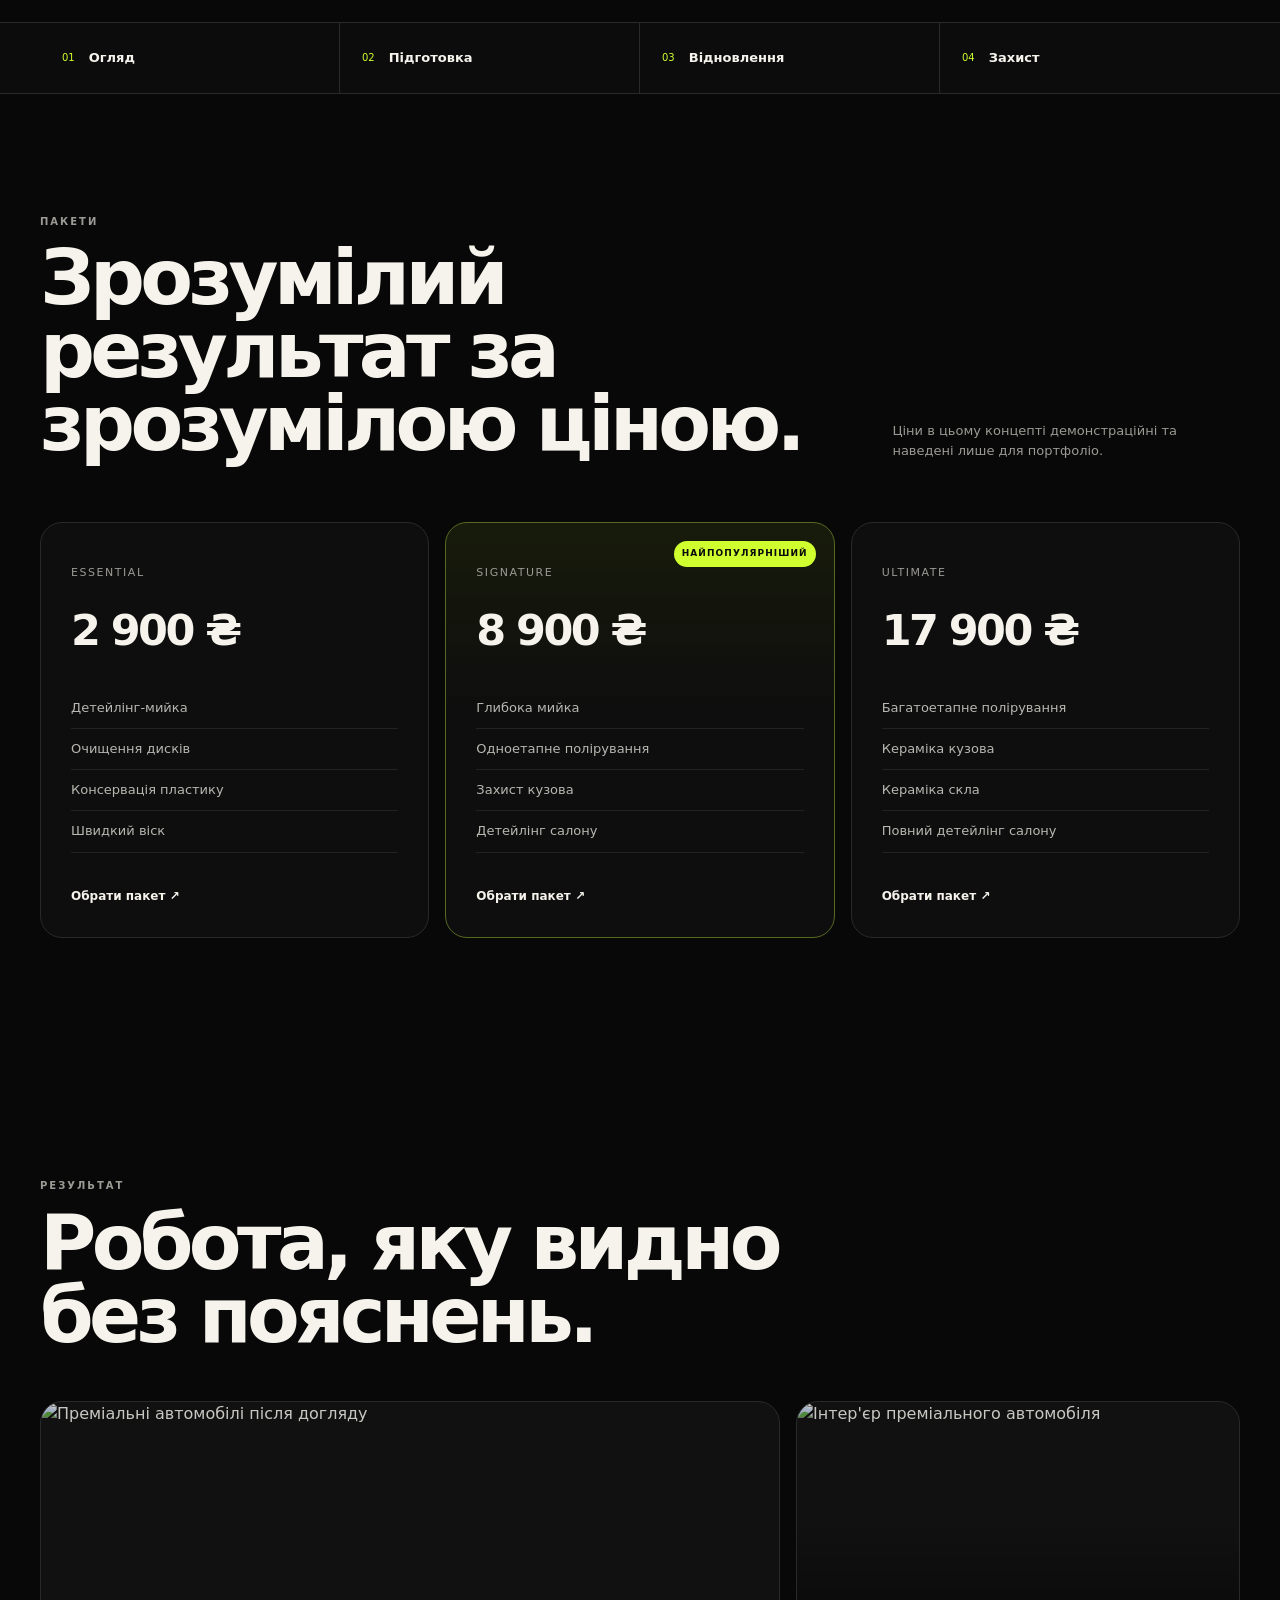
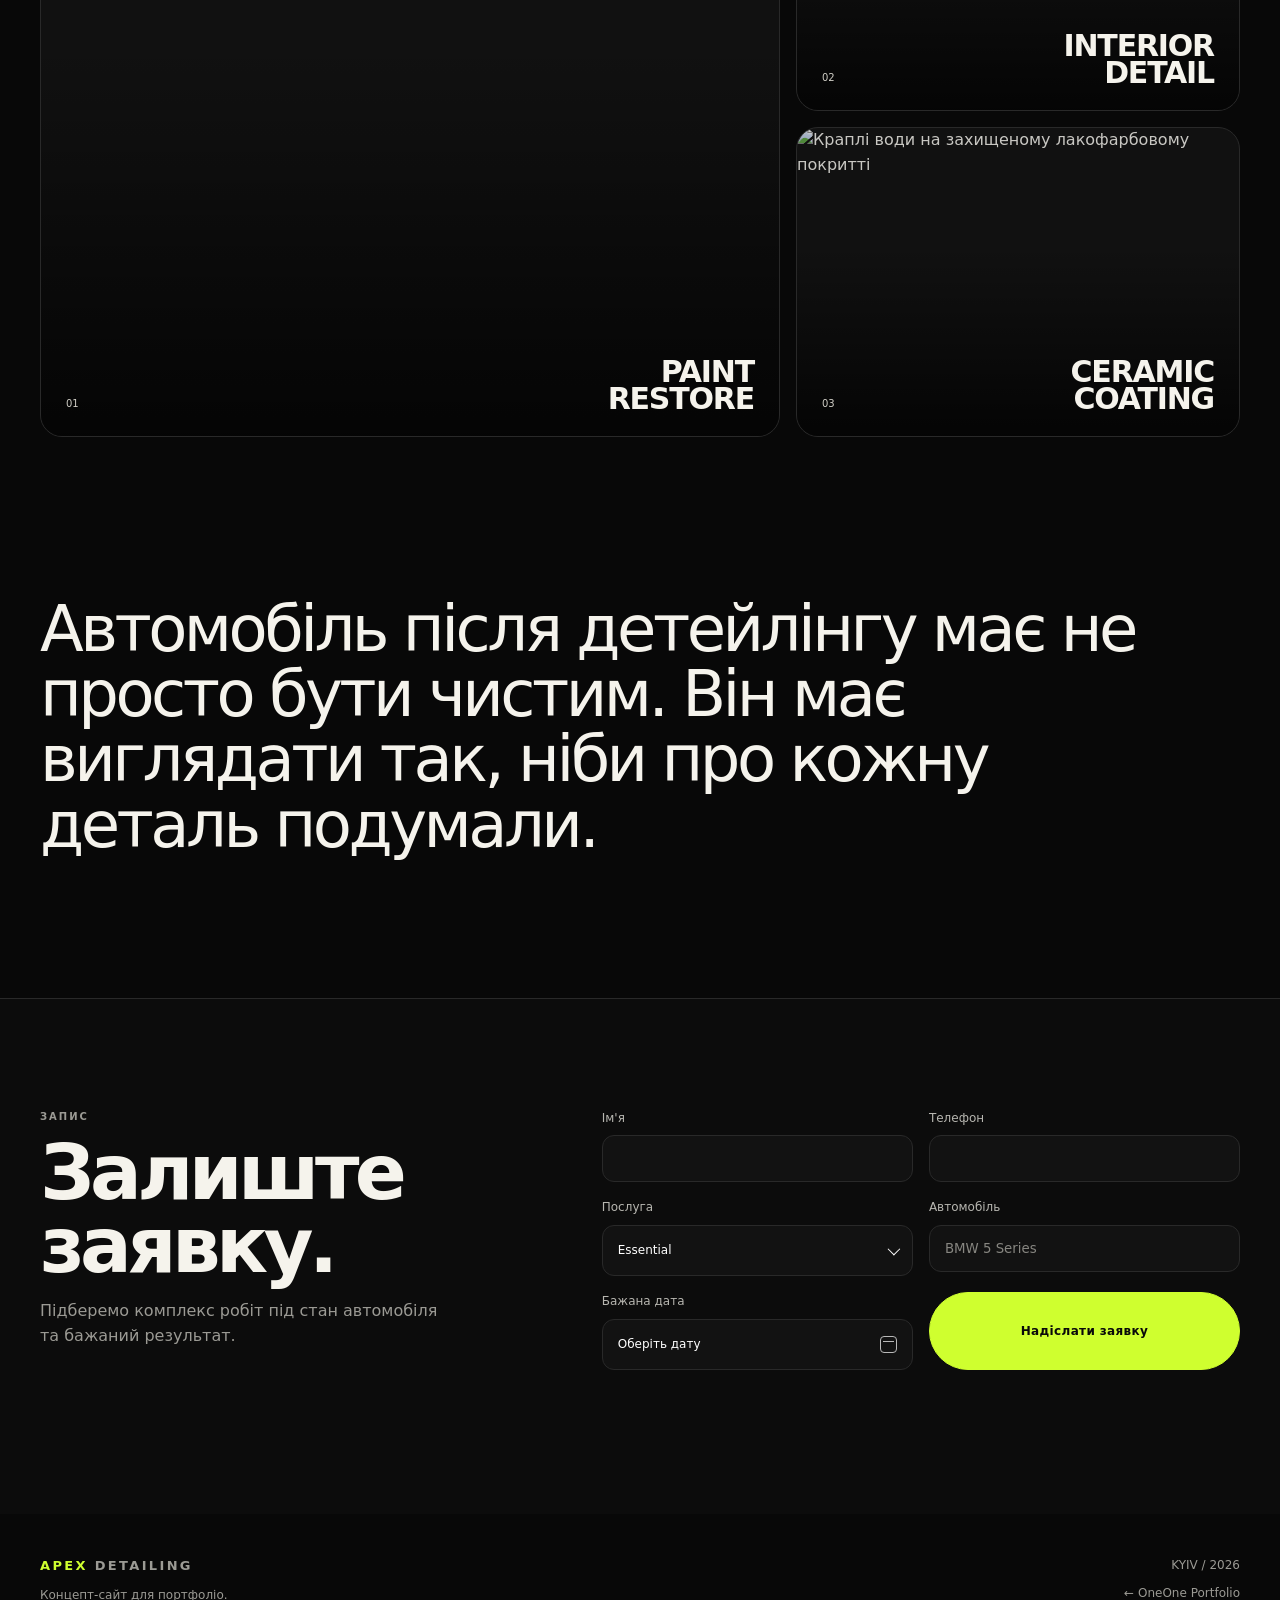
==== commit 7f12c54a: "Refresh visual styles after control audit" ====
--- a/apex-detailing/index.html
+++ b/apex-detailing/index.html
@@ -6,8 +6,8 @@
   <meta name="description" content="APEX Detailing — концепт преміального сайту детейлінг-студії: послуги, пакети, галерея та онлайн-запис. Проєкт OneOne." />
   <meta name="theme-color" content="#080808" />
   <title>APEX Detailing — Concept by OneOne</title>
-  <link rel="stylesheet" href="styles.css" />
-  <script src="script.js" defer></script>
+  <link rel="stylesheet" href="styles.css?v=20261103-dropdown-audit2" />
+  <script src="script.js?v=20261103-dropdown-audit" defer></script>
 
   <!-- OneOne production metadata -->
   <link rel="canonical" href="https://323erir6.github.io/apex-detailing/" />
@@ -150,12 +150,12 @@
           <label class="service-field"><span data-uk="Послуга" data-en="Service">Послуга</span>
             <div class="custom-select service-select" id="servicePicker">
               <input type="hidden" name="service" value="Essential">
-              <button class="select-trigger" type="button" aria-expanded="false"><span class="select-value">Essential</span><span class="select-chevron" aria-hidden="true"></span></button>
-              <div class="select-menu" hidden>
-                <button type="button" class="select-option selected" data-value="Essential">Essential</button>
-                <button type="button" class="select-option" data-value="Signature">Signature</button>
-                <button type="button" class="select-option" data-value="Ultimate">Ultimate</button>
-                <button type="button" class="select-option" data-value="Other" data-uk="Інша послуга" data-en="Other service">Інша послуга</button>
+              <button class="select-trigger" type="button" aria-expanded="false" aria-haspopup="listbox" aria-controls="serviceOptionsMenu"><span class="select-value">Essential</span><span class="select-chevron" aria-hidden="true"></span></button>
+              <div class="select-menu" id="serviceOptionsMenu" role="listbox" hidden>
+                <button type="button" role="option" tabindex="-1" class="select-option selected" data-value="Essential">Essential</button>
+                <button type="button" role="option" tabindex="-1" class="select-option" data-value="Signature">Signature</button>
+                <button type="button" role="option" tabindex="-1" class="select-option" data-value="Ultimate">Ultimate</button>
+                <button type="button" role="option" tabindex="-1" class="select-option" data-value="Other" data-uk="Інша послуга" data-en="Other service">Інша послуга</button>
               </div>
             </div>
           </label>
--- a/apex-detailing/styles.css
+++ b/apex-detailing/styles.css
@@ -44,3 +44,54 @@
   .process-grid div{min-height:64px;padding:0 14px;gap:10px}
   .process-grid b{font-size:12px}
 }
+
+/* custom-scrollbar */
+html{
+  scrollbar-width:thin;
+  scrollbar-color:#3d4723 #080808;
+}
+::-webkit-scrollbar{
+  width:9px;
+  height:9px;
+}
+::-webkit-scrollbar-track{
+  background:#080808;
+}
+::-webkit-scrollbar-thumb{
+  background:#3d4723;
+  border:2px solid #080808;
+  border-radius:999px;
+}
+::-webkit-scrollbar-thumb:hover{
+  background:#cfff2f;
+}
+::-webkit-scrollbar-corner{
+  background:#080808;
+}
+::-webkit-scrollbar-button{
+  width:0;
+  height:0;
+  display:none;
+}
+
+
+/* UI audit: typography, keyboard focus and autofill are shared with native controls. */
+button, input, select, textarea { font-family: inherit; }
+input::placeholder, textarea::placeholder { color: var(--muted); opacity: .85; }
+button:focus-visible,
+input:focus-visible,
+textarea:focus-visible,
+select:focus-visible,
+a:focus-visible {
+  outline: 2px solid var(--accent);
+  outline-offset: 3px;
+}
+input:-webkit-autofill,
+input:-webkit-autofill:hover,
+input:-webkit-autofill:focus {
+  -webkit-text-fill-color: #f5f3ec;
+  -webkit-box-shadow: 0 0 0 1000px #121212 inset;
+  box-shadow: 0 0 0 1000px #121212 inset;
+  caret-color: #f5f3ec;
+  transition: background-color 100000s ease-in-out 0s;
+}
